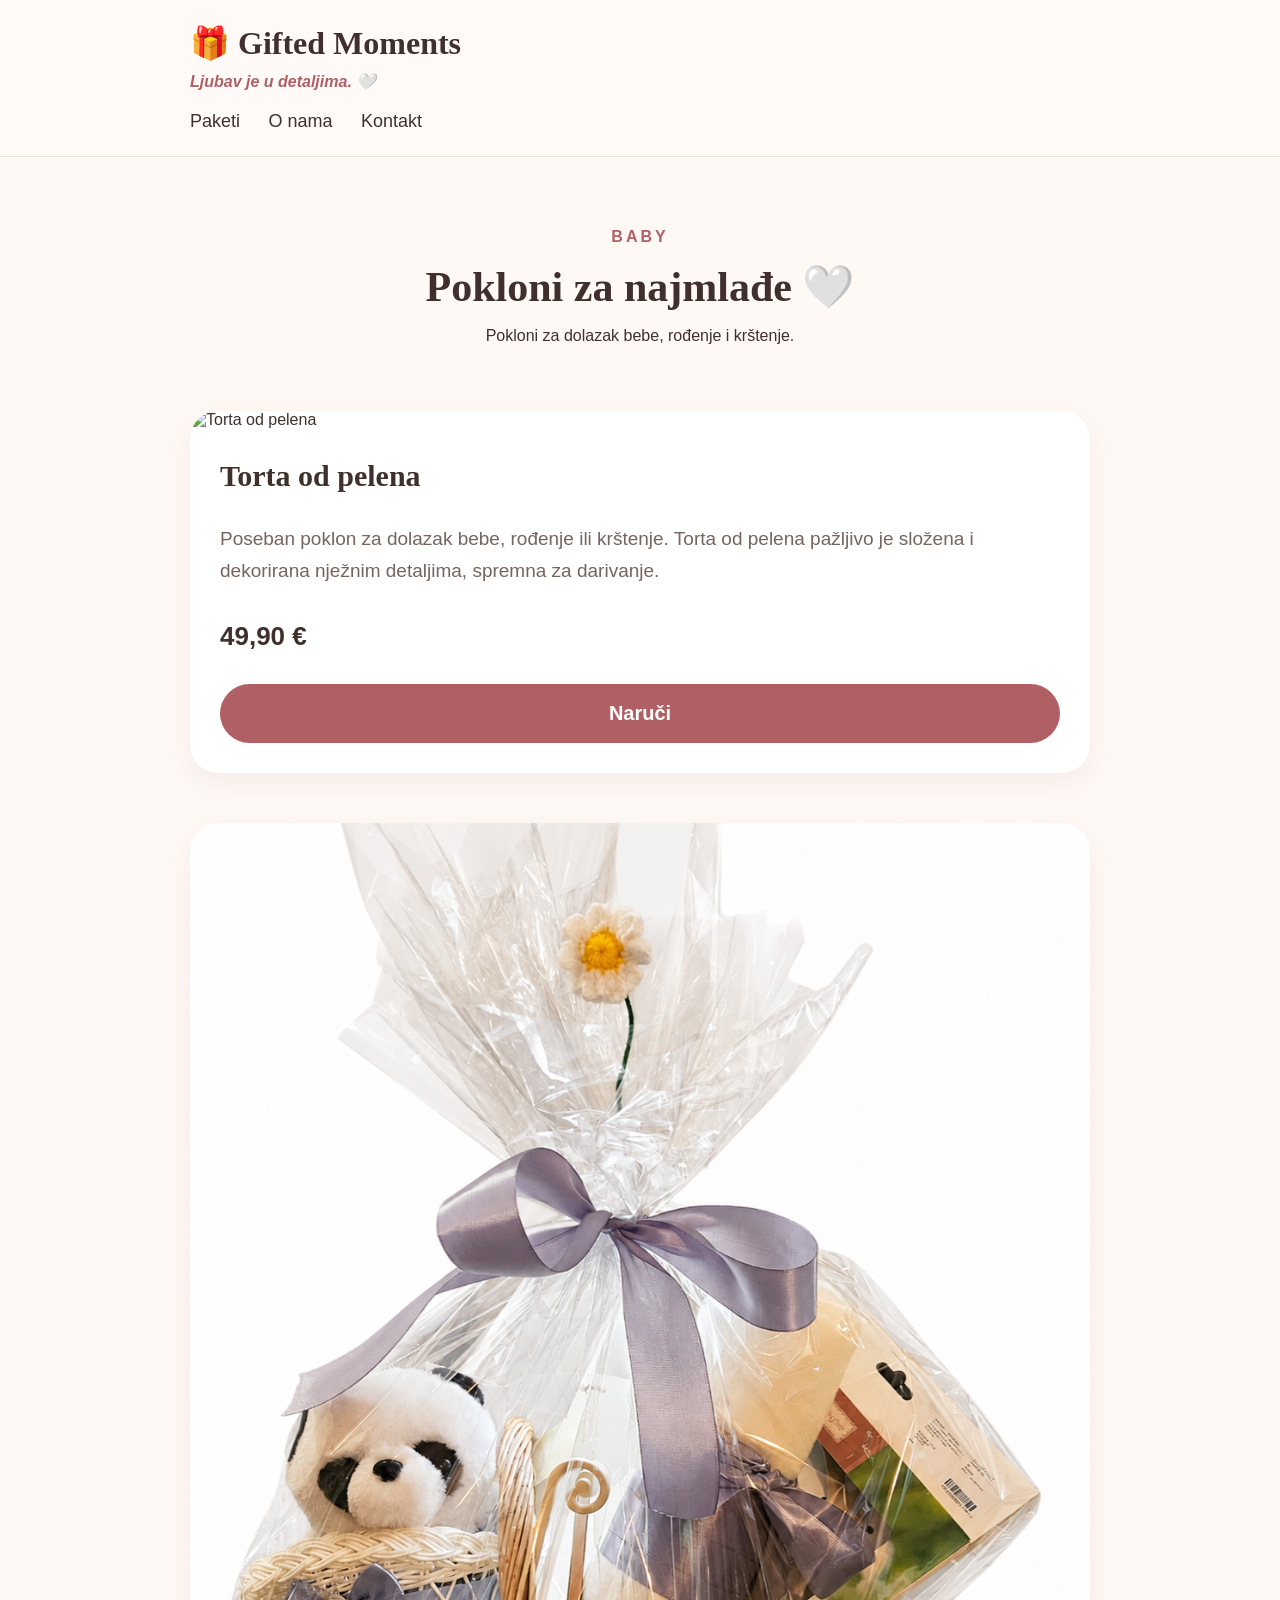
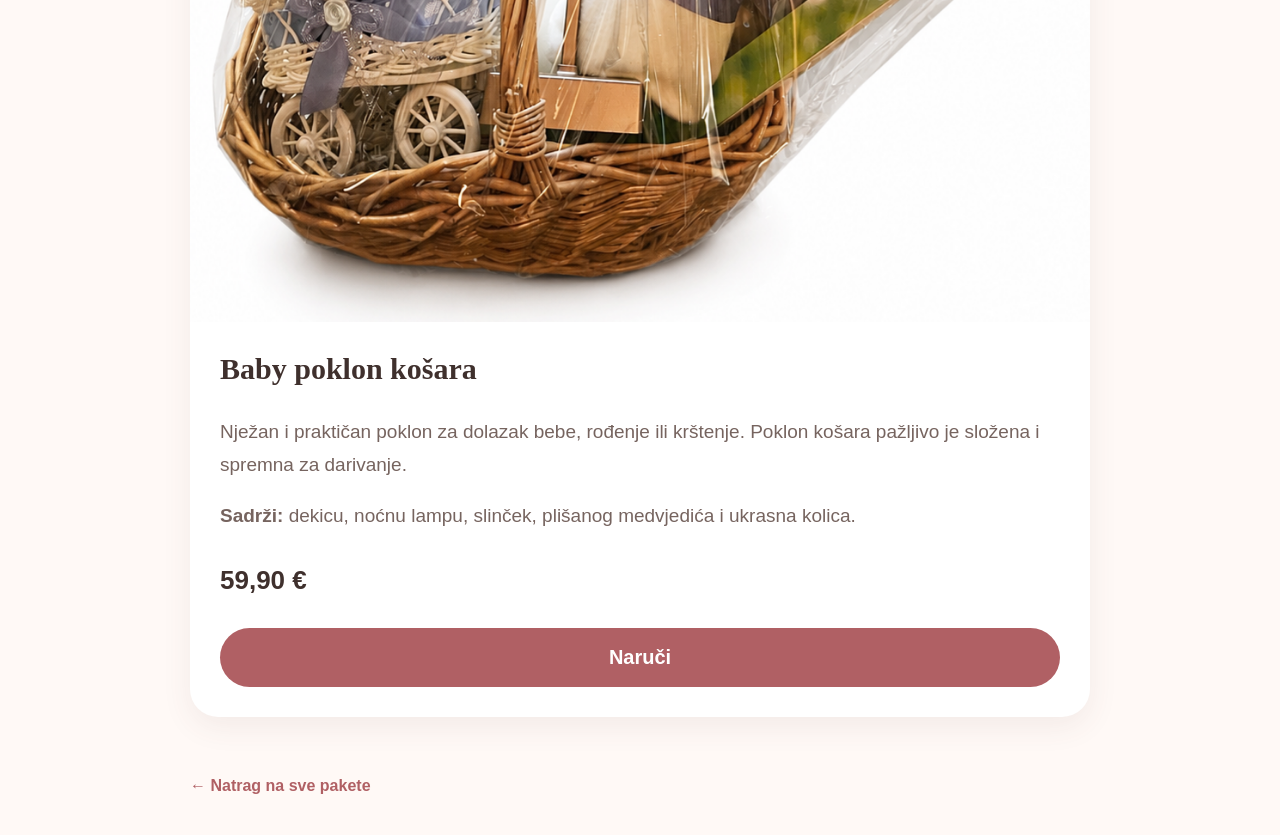
==== baby.html @ a915c9e1 "Add baby gift webpage with product listings This file contains the HTML structure for a baby gift we" ====
<!DOCTYPE html>
<html lang="hr">
<head>
  <meta charset="UTF-8">
  <meta name="viewport" content="width=device-width, initial-scale=1.0">

  <title>Baby | Gifted Moments</title>

  <style>
    * {
      box-sizing: border-box;
    }

    body {
      margin: 0;
      background: #fff9f6;
      color: #3f302d;
      font-family: Arial, sans-serif;
    }

    header {
      padding: 24px 20px;
      border-bottom: 1px solid #eaded9;
      background: #fffaf7;
    }

    header h1 {
      margin: 0 0 10px;
      font-family: Georgia, serif;
      font-size: 32px;
    }

    .tagline {
      margin: 0 0 20px;
      color: #b06064;
      font-style: italic;
      font-weight: bold;
    }

    nav a {
      color: #3f302d;
      text-decoration: none;
      margin-right: 24px;
      font-size: 18px;
    }

    .container {
      width: min(92%, 900px);
      margin: 0 auto;
    }

    .hero {
      text-align: center;
      padding: 55px 20px 30px;
    }

    .eyebrow {
      color: #b06064;
      font-weight: bold;
      letter-spacing: 3px;
    }

    .hero h2 {
      font-family: Georgia, serif;
      font-size: 42px;
      margin: 15px 0;
    }

    .product {
      background: white;
      border-radius: 28px;
      overflow: hidden;
      margin: 20px 0 50px;
      box-shadow: 0 10px 30px rgba(100, 70, 60, 0.08);
    }

    .product img {
      display: block;
      width: 100%;
      height: auto;
    }

    .product-body {
      padding: 30px;
    }

    .product h3 {
      font-family: Georgia, serif;
      font-size: 30px;
      margin-top: 0;
    }

    .product p {
      font-size: 19px;
      line-height: 1.7;
      color: #76645f;
    }

    .price {
      font-size: 26px !important;
      font-weight: bold;
      color: #3f302d !important;
    }

    .btn {
      display: block;
      width: 100%;
      padding: 18px;
      margin-top: 25px;
      border-radius: 40px;
      background: #b06064;
      color: white;
      text-align: center;
      text-decoration: none;
      font-size: 20px;
      font-weight: bold;
    }

    .back {
      display: inline-block;
      margin: 10px 0 40px;
      color: #b06064;
      text-decoration: none;
      font-weight: bold;
    }
  </style>
</head>

<body>

<header>
  <div class="container">
    <h1>🎁 Gifted Moments</h1>
    <p class="tagline">Ljubav je u detaljima. 🤍</p>

    <nav>
      <a href="index.html">Paketi</a>
      <a href="index.html#o-nama">O nama</a>
      <a href="index.html#kontakt">Kontakt</a>
    </nav>
  </div>
</header>

<main class="container">

  <div class="hero">
    <p class="eyebrow">BABY</p>
    <h2>Pokloni za najmlađe 🤍</h2>
    <p>Pokloni za dolazak bebe, rođenje i krštenje.</p>
  </div>

  <article class="product">

    <img
      src="786778303_1833585441340446_54312909998568531821_n.jpg"
      alt="Torta od pelena"
    >

    <div class="product-body">
      <h3>Torta od pelena</h3>

      <p>
        Poseban poklon za dolazak bebe, rođenje ili krštenje.
        Torta od pelena pažljivo je složena i dekorirana nježnim detaljima,
        spremna za darivanje.
      </p>

      <p class="price">49,90 €</p>

      <a class="btn"
         href="https://wa.me/385953366332?text=Pozdrav%2C%20zanima%20me%20Torta%20od%20pelena%20po%20cijeni%2049%2C90%20%E2%82%AC."
         target="_blank">
        Naruči
      </a>
    </div>

  </article>

  <article class="product">

    <img
      src="file_00000000be64820a98b0999968f11ad8.png"
      alt="Baby poklon košara"
    >

    <div class="product-body">
      <h3>Baby poklon košara</h3>

      <p>
        Nježan i praktičan poklon za dolazak bebe, rođenje ili krštenje.
        Poklon košara pažljivo je složena i spremna za darivanje.
      </p>

      <p>
        <strong>Sadrži:</strong> dekicu, noćnu lampu, slinček,
        plišanog medvjedića i ukrasna kolica.
      </p>

      <p class="price">59,90 €</p>

      <a class="btn"
         href="https://wa.me/385953366332?text=Pozdrav%2C%20zanima%20me%20Baby%20poklon%20ko%C5%A1ara%20po%20cijeni%2059%2C90%20%E2%82%AC."
         target="_blank">
        Naruči
      </a>
    </div>

  </article>

  <a class="back" href="index.html">← Natrag na sve pakete</a>

</main>

</body>
</html>
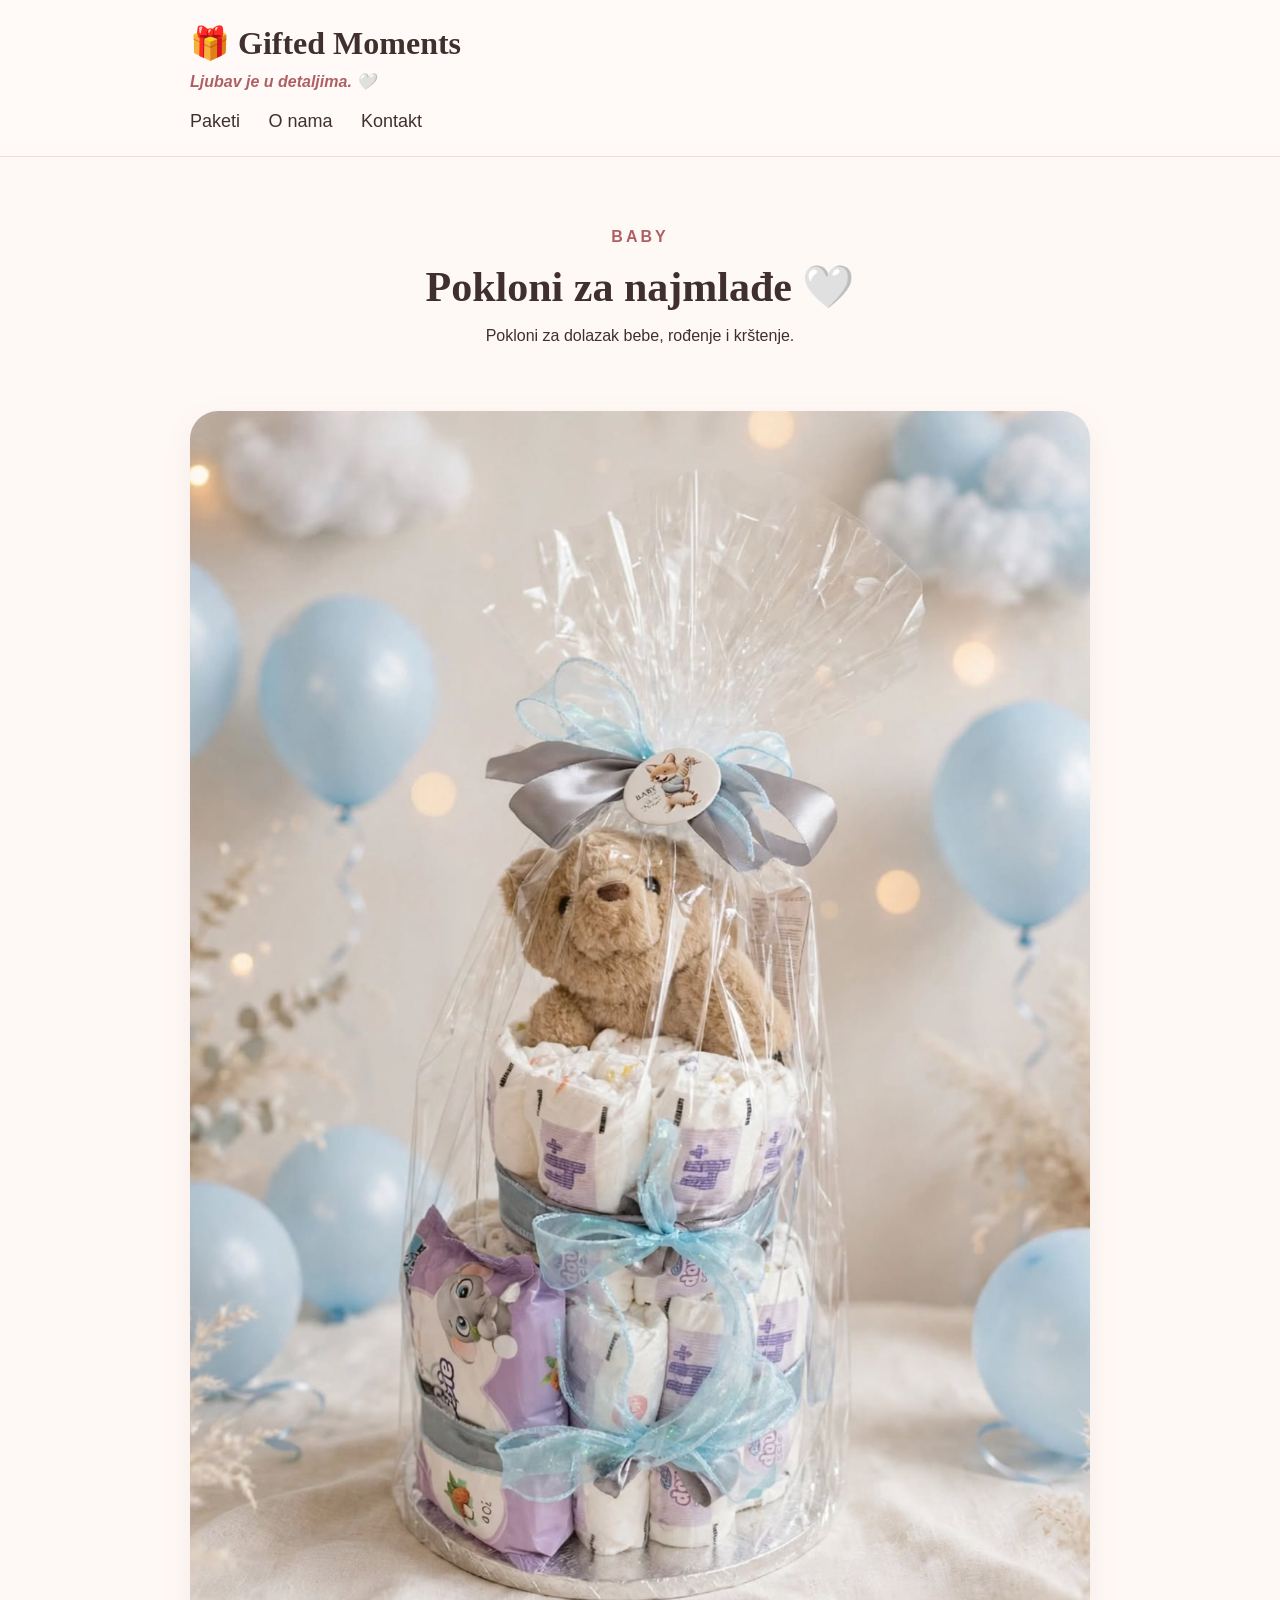
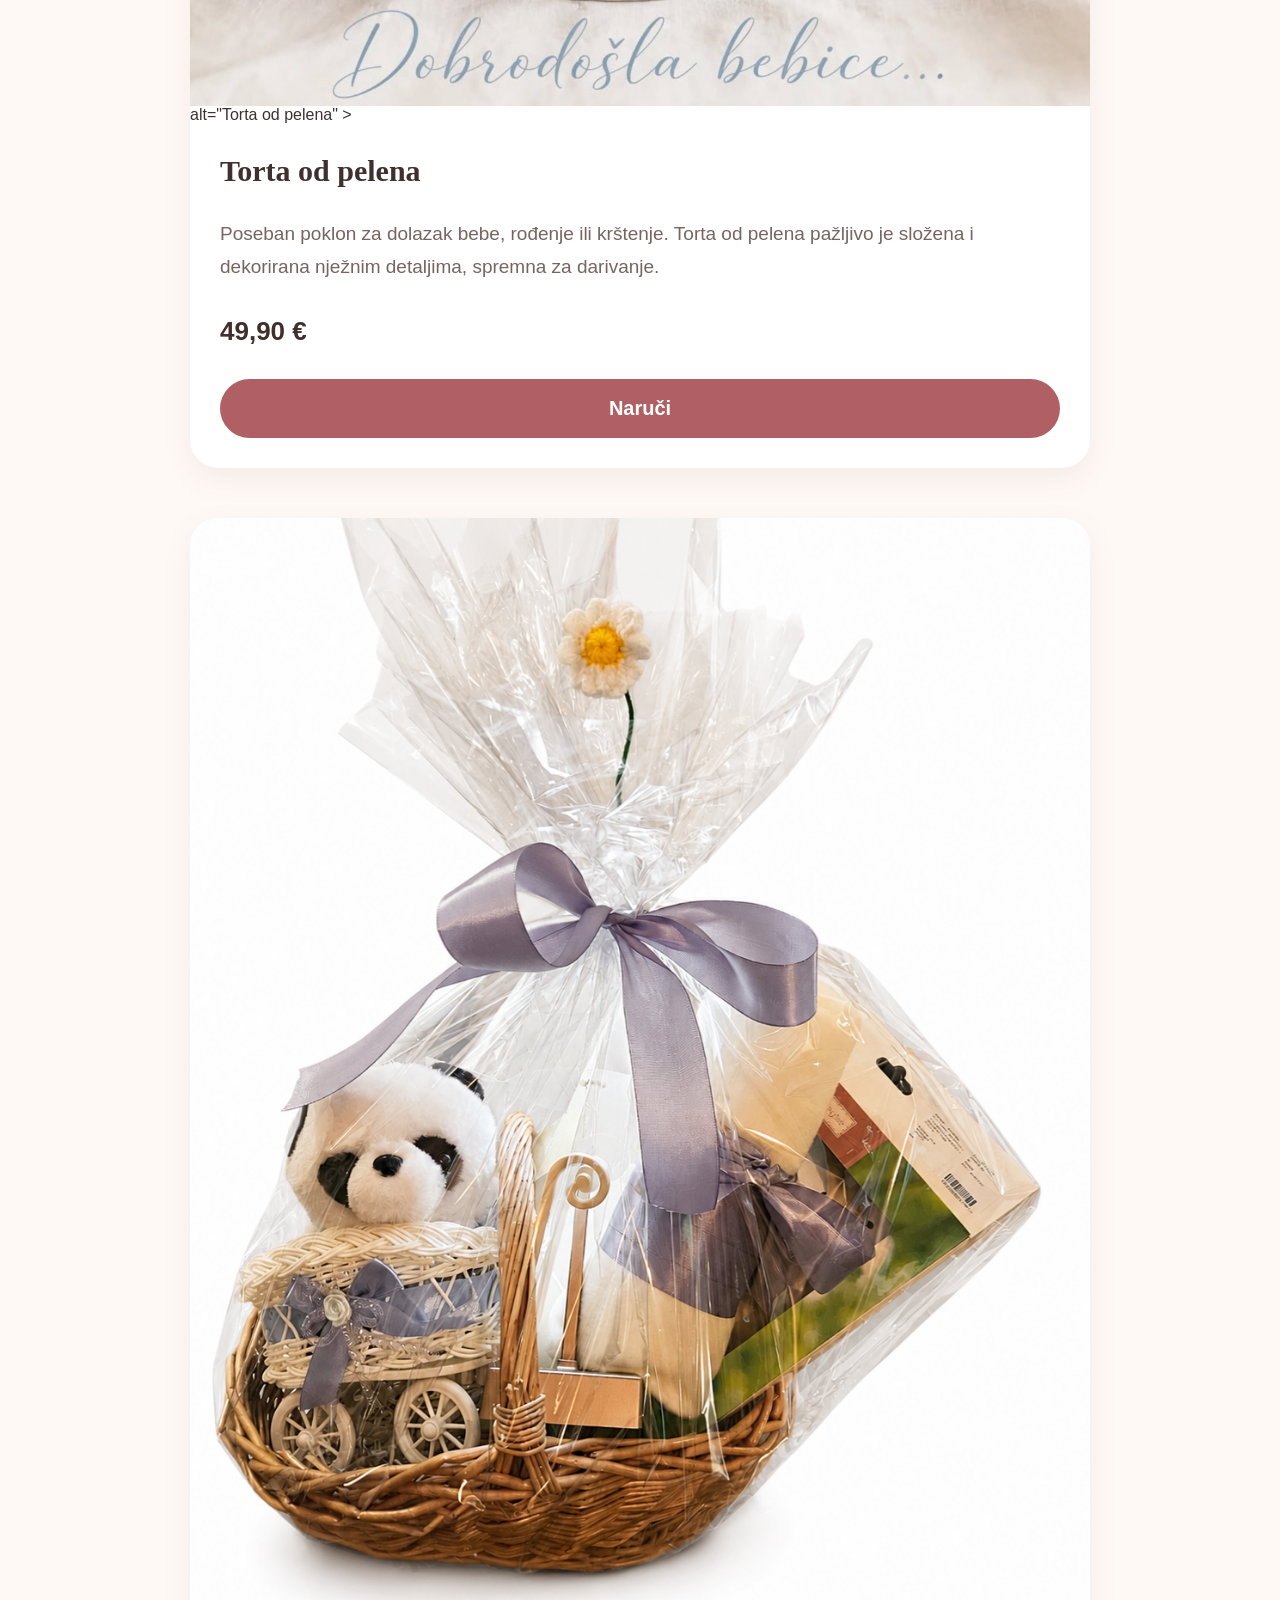
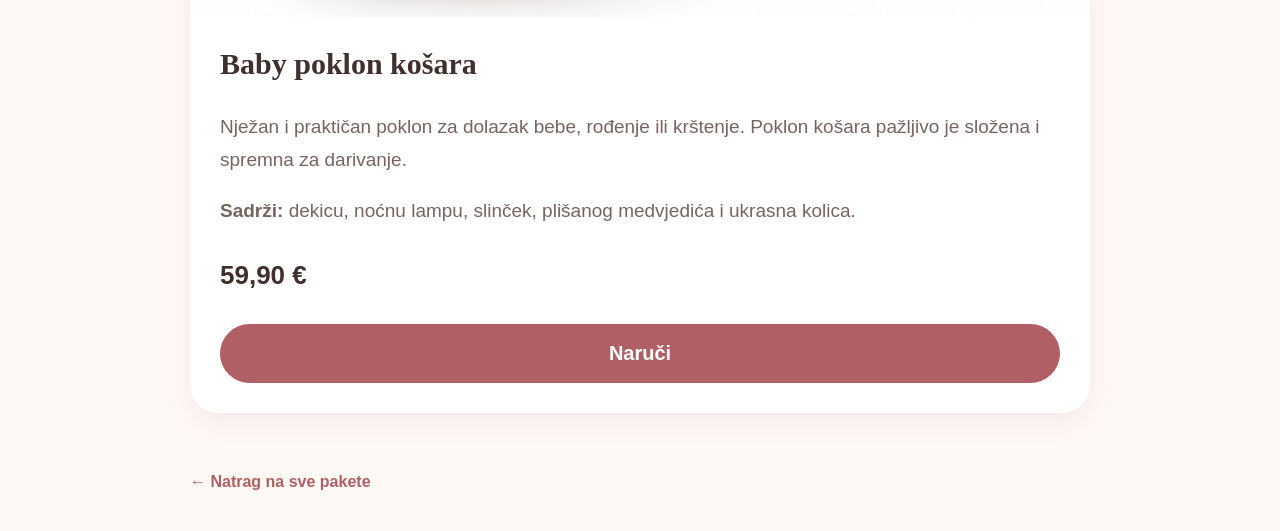
==== commit f62ef4f2: "Fix image source in baby.html" ====
--- a/baby.html
+++ b/baby.html
@@ -152,7 +152,10 @@
   <article class="product">
 
     <img
-      src="786778303_1833585441340446_54312909998568531821_n.jpg"
+      <img
+  src="786778303_1833585441340446_5431290998568531821_n.jpg"
+  alt="Torta od pelena"
+>
       alt="Torta od pelena"
     >
 
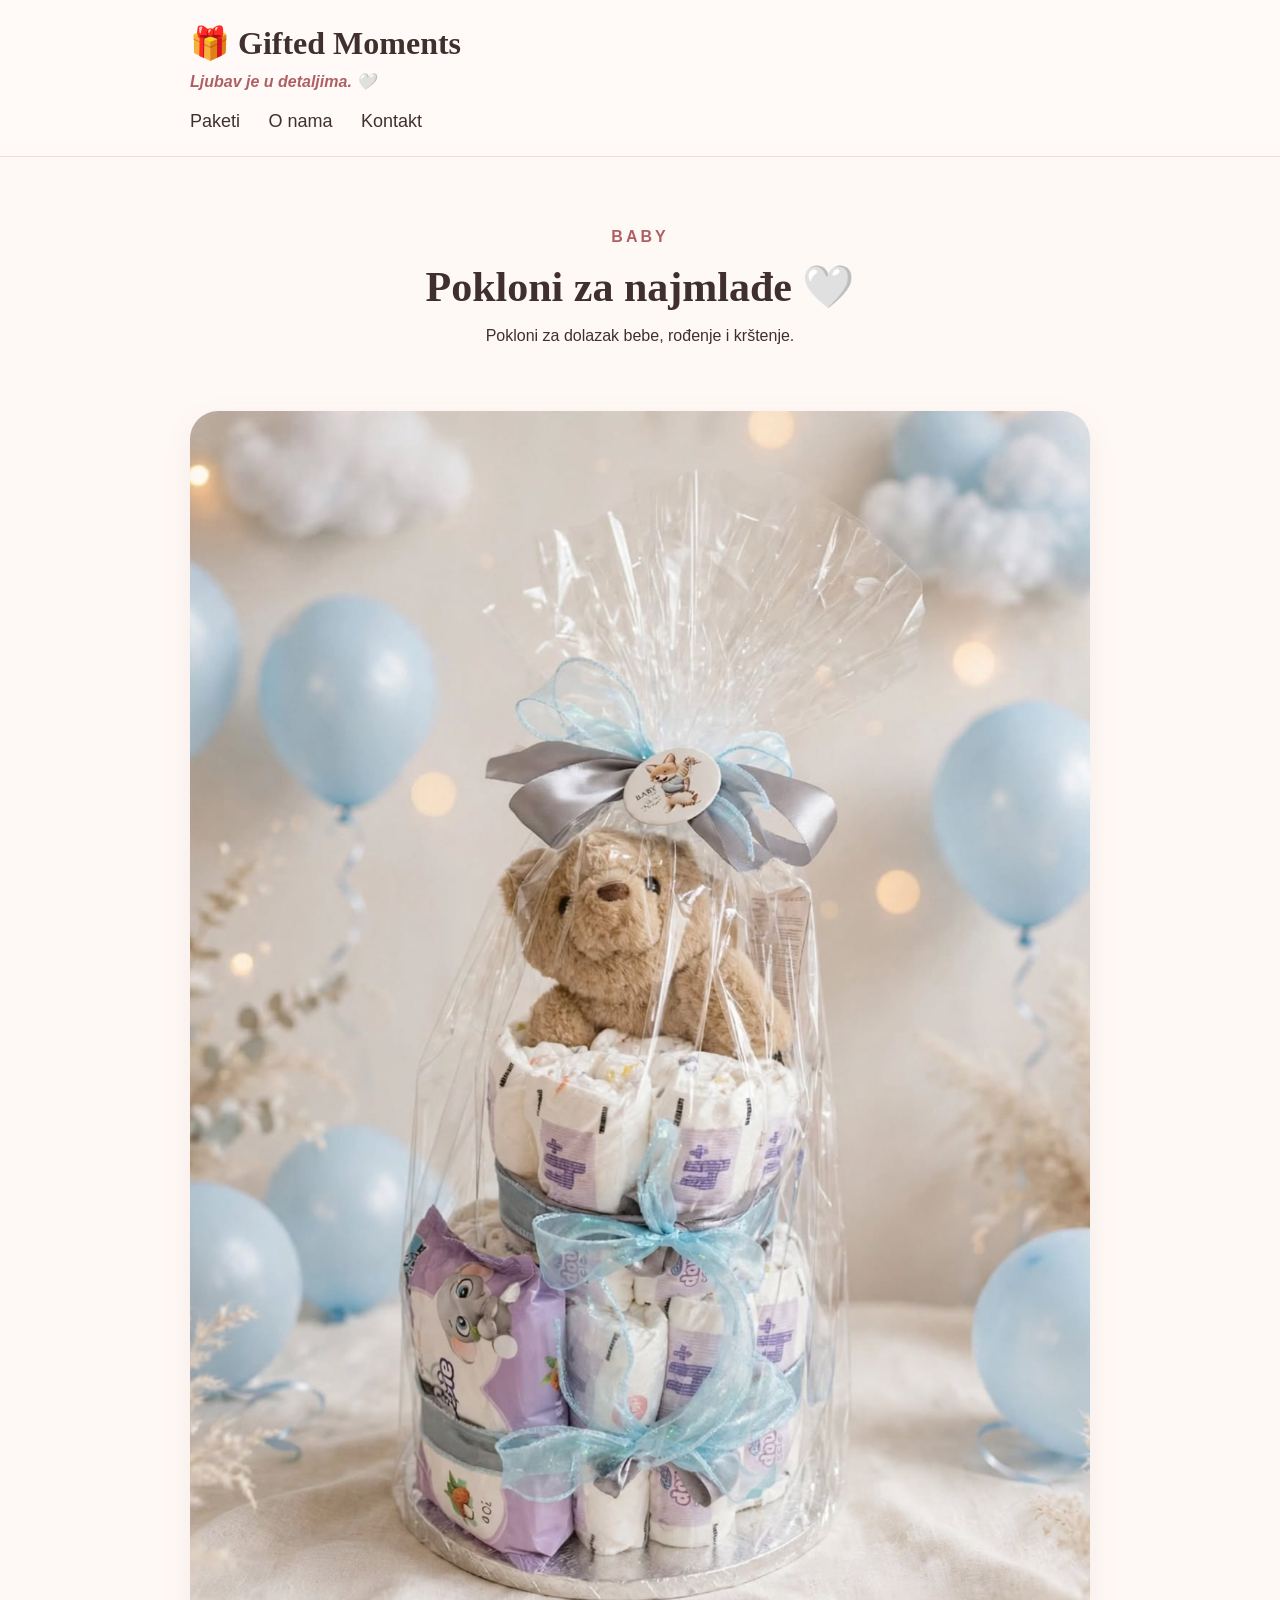
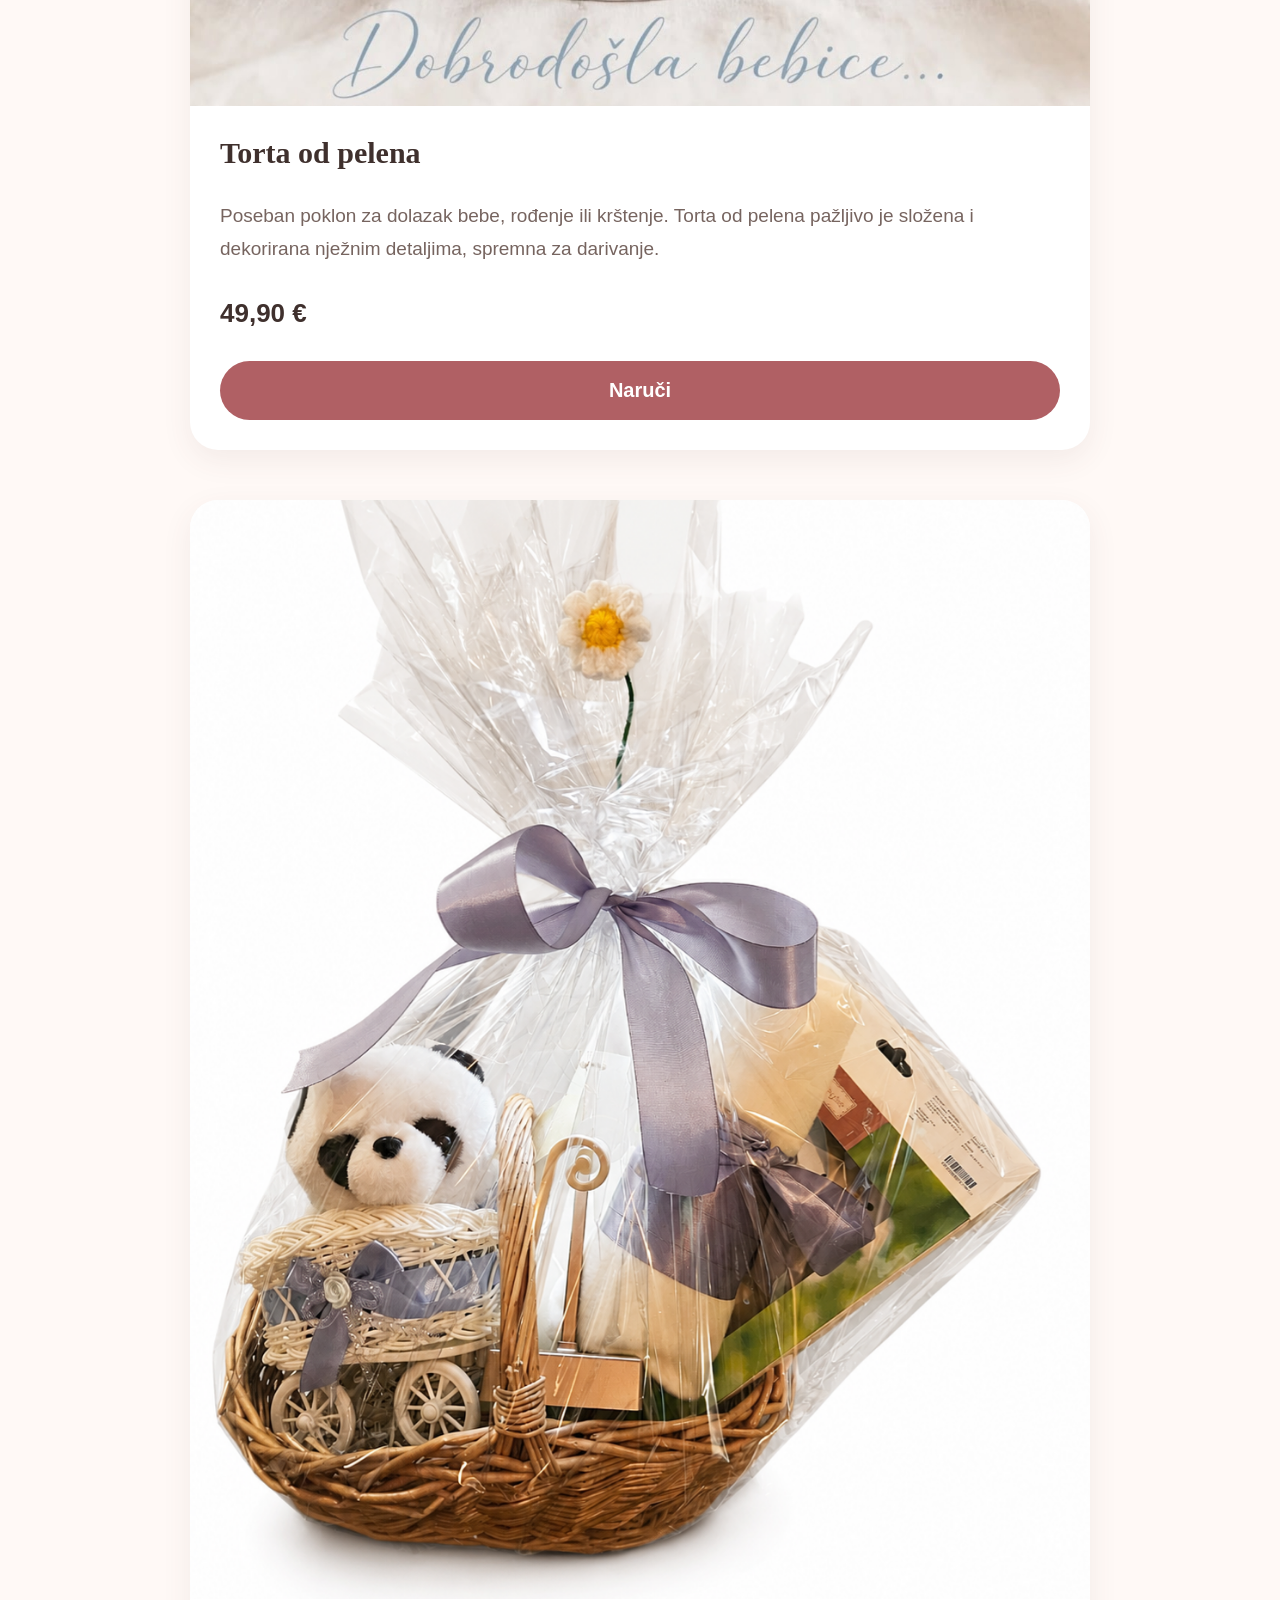
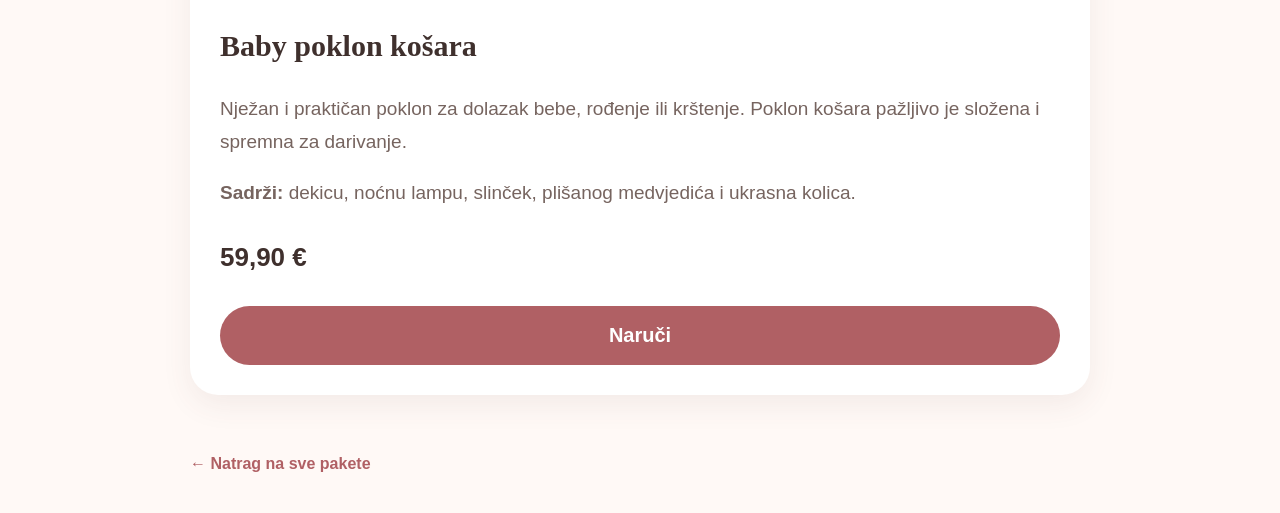
==== commit 9b6d3fe4: "Fix img tag duplication in baby.html Removed duplicate img tag and cleaned up formatting." ====
--- a/baby.html
+++ b/baby.html
@@ -152,12 +152,12 @@
   <article class="product">
 
     <img
-      <img
+    
   src="786778303_1833585441340446_5431290998568531821_n.jpg"
   alt="Torta od pelena"
 >
-      alt="Torta od pelena"
-    >
+      
+  
 
     <div class="product-body">
       <h3>Torta od pelena</h3>
